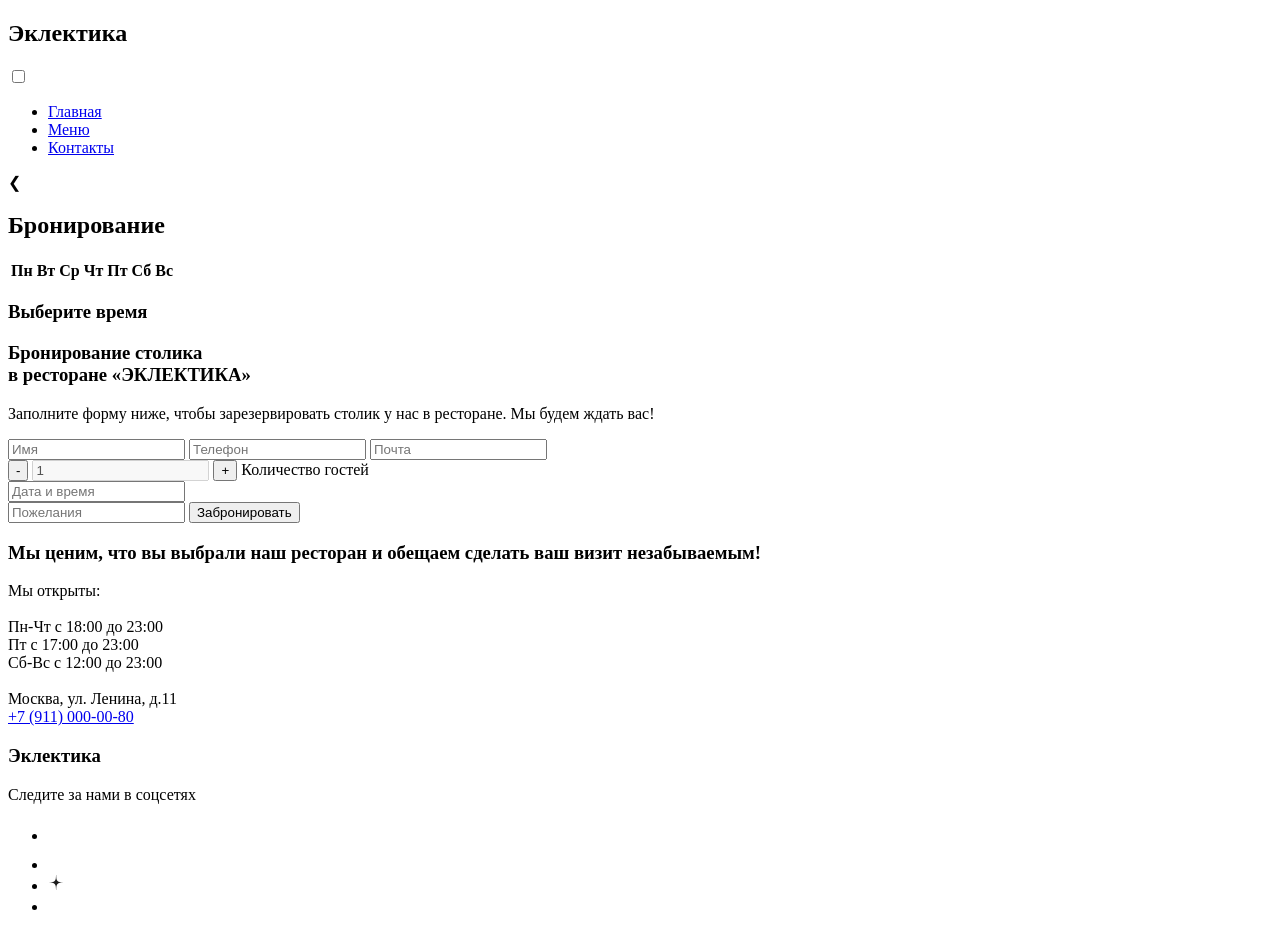
==== contact/index.html @ 92fced22 "correction index.html(main) and added contact/index.html" ====
<!DOCTYPE html>
<html lang="ru">

<head>
    <meta name="title" content="Ресторан Эклектика в Москве | Контакты">
    <meta name="description"
        content="Ресторан «Эклектика» — это место, где сочетаются утонченный вкус и теплая атмосфера. «Эклектика» предлагает уютные залы для семейных ужинов, романтических свиданий и деловых обедов. Мы ценим ваше время и комфорт, поэтому обеспечиваем высокий уровень сервиса.">
    <meta name="keywords" content="ресторан, restaurant, Москва, обед, ужин, эклектика, кухня, блюда, еда">
    <meta name="robots" content="index, follow">
    <meta http-equiv="Content-Type" content="text/html; charset=utf-8">
    <meta name="language" content="ru">
    <meta name="viewport" content="width=device-width, initial-scale=0.8">
    <meta name="robots" content="index,follow">
    <link rel="canonical" href="https://eklektika-restoran.ru/" />

    <title>Ресторан Эклектика в Москве | Контакты</title>

    <link rel="stylesheet" type="text/css" href="/style/fonts.css" />
    <link rel="stylesheet" type="text/css" href="/style/colors.css" />
    <link rel="stylesheet" type="text/css" href="/style/common.css" />
    <link rel="stylesheet" type="text/css" href="/style/contact.css" />
</head>

<body>
       <!-- Меню навбар, общее для всех страниц-->
    <nav>
        <h1>Эклектика</h1>
        <div id="menu-container-full">
            <input type="checkbox" id="menu-hamburger" />
            <label for="menu-hamburger"></label>
            <div id="menu-container">
                <ul>
                    <li><a href="/">Главная</a></li>
                    <li><a href="/menu/">Меню</a></li>
                    <li><a inactive href="/contact/">Контакты</a></li>
                </ul>
            </div>
        </div>
    </nav>


    <div id="calendar">
        <div class="close">❮</div>
        <h2>Бронирование</h2>
        <div class="month-selector">
            <!-- Заполняется скриптом -->
        </div>
        <table class="day-selector">
            <thead><tr>
                <th>Пн</th><th>Вт</th><th>Ср</th><th>Чт</th><th>Пт</th><th>Сб</th><th>Вс</th>
            </tr></thead>
            <tbody>
                <!-- Заполняется скриптом -->
            </tbody>
        </table>
        <h3>Выберите время</h3>
        <div class="time-selector">
            <!-- Заполняется скриптом -->
        </div>
    </div>

    <div class="container">
        <div id="galleryPicContact"></div>
        <article id="order" class="contact">
            <h3>Бронирование столика<br/>
            в ресторане «ЭКЛЕКТИКА»</h3>
            <p>Заполните форму ниже, чтобы зарезервировать
            столик у нас в ресторане. Мы будем ждать вас!</p>
            <form action="/booking" method="post">
                <input type="text" placeholder="Имя" name="name">
                <input type="text" placeholder="Телефон" name="phone">
                <input type="text" placeholder="Почта" name="email">
                <div class="guests">
                    <div class="form-element">
                        <button class="number-control" id="num-guests-dec" type="button">-</button>
                        <input type="text" id="num-guests" value="1" disabled>
                        <button class="number-control" id="num-guests-inc" type="button">+</button>
                        Количество гостей
                    </div>
                    <div class="form-element">
                        <input id="datetimepicker" type="text" name="date" placeholder="Дата и время">
                        <!-- <input type="datetime-local" name="date"> --><!-- <select name="date"></select> -->
                    </div>
                </div>
                <input type="text" placeholder="Пожелания" name="comments">
                <button type="submit">Забронировать</button>
            </form>
        </article>

        <article id="adress" class="contact">
            <h3>Мы ценим, что вы выбрали наш ресторан и обещаем сделать ваш визит незабываемым!</h3>
            <p><span>Мы открыты:</span><br/><br/>
                    Пн-Чт с 18:00 до 23:00<br />
                    Пт с 17:00 до 23:00<br />
                    Сб-Вс с 12:00 до 23:00<br /><br />

                    Москва, ул. Ленина, д.11<br/>
                    <a href="tel:+79110000080">+7 (911) 000-00-80</a>
                </p>
        </article>
        <div id="galleryPicMap"></div>
    </div>
    <footer>
        <h3>Эклектика</h3>
        <div class="social">
            <p>Следите за нами в соцсетях</p>
            <ul class="links">
                <li>
                    <a href="https://t.me/">
                        <img src="../assets/svg/tg.svg" alt="Telegram">
                    </a>
                </li>
                <li>
                    <a href="https://vk.com/">
                        <img src="../assets/svg/vk.svg" alt="VK">
                    </a>
                </li>
                <li>
                    <a href="https://dzen.ru/">
                        <img src="../assets/svg/dzen.svg" alt="Дзен">
                    </a>
                </li>
                <li>
                    <a href="https://youtu.be">
                        <img src="../assets/svg/youtube.svg" alt="YouTube">
                    </a>
                </li>
            </ul>
        </div>
    </footer>

    <!-- скрипты требующие загрузки всей страницы для своего выполнения-->
    <script async src="./index.js" async="false" type="text/javascript"></script>
</body>
</html>
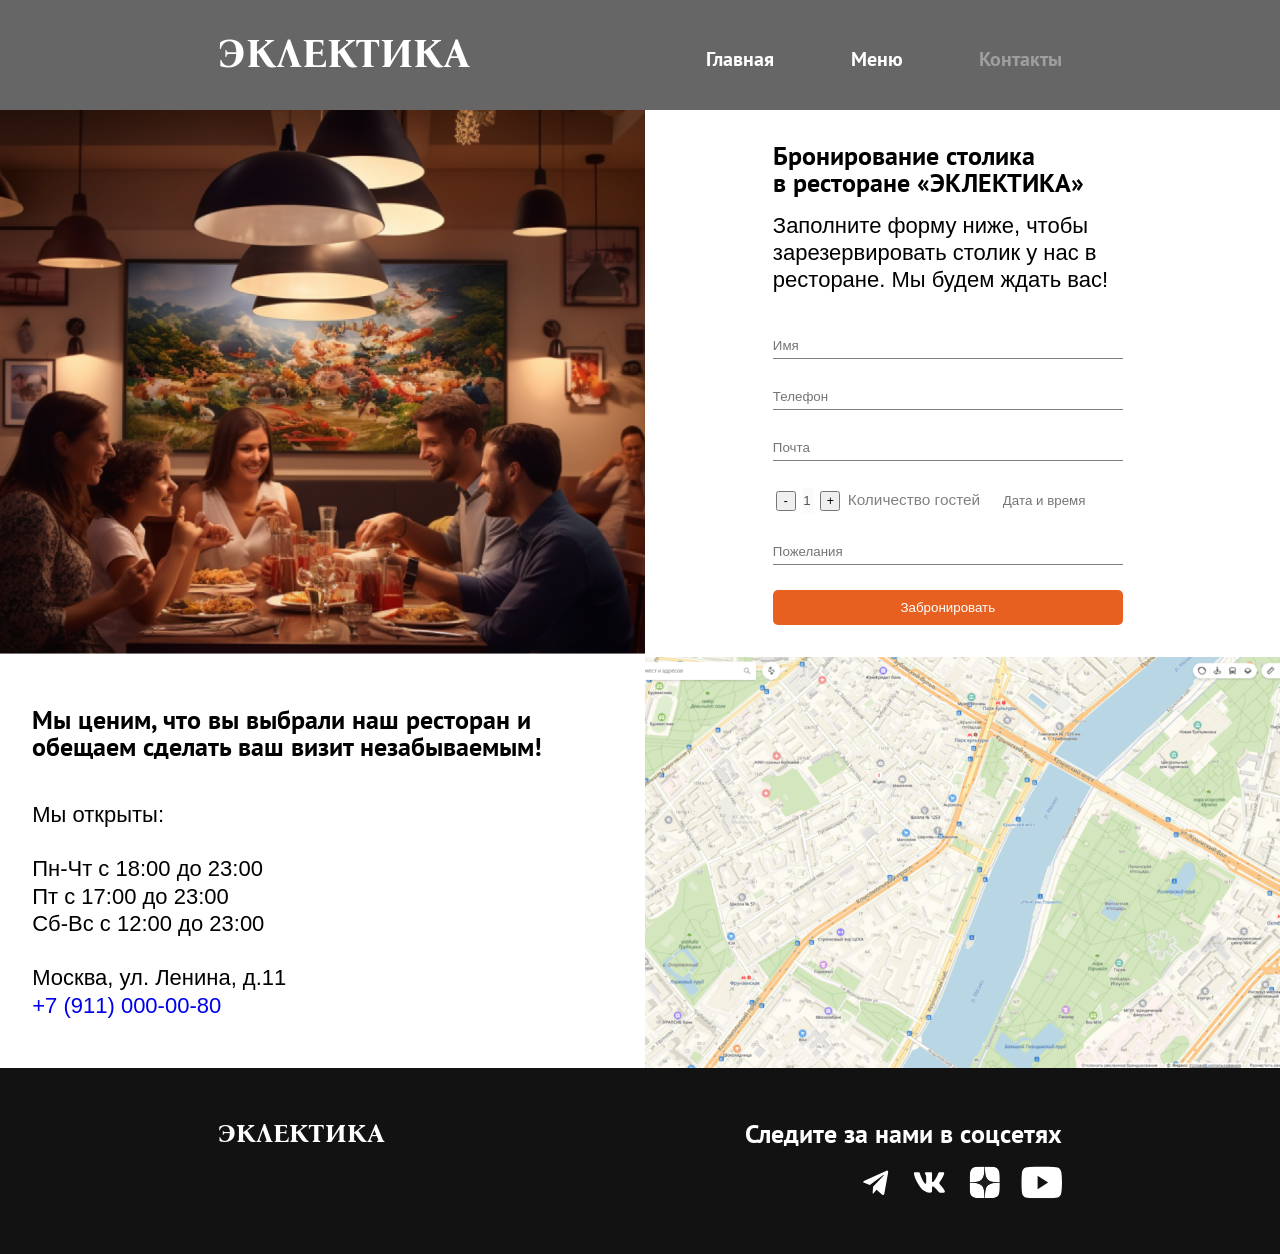
==== commit a764502c: "added menu.css and correction other files" ====
--- a/contact/index.html
+++ b/contact/index.html
@@ -15,10 +15,10 @@
 
     <title>Ресторан Эклектика в Москве | Контакты</title>
 
-    <link rel="stylesheet" type="text/css" href="/style/fonts.css" />
-    <link rel="stylesheet" type="text/css" href="/style/colors.css" />
-    <link rel="stylesheet" type="text/css" href="/style/common.css" />
-    <link rel="stylesheet" type="text/css" href="/style/contact.css" />
+    <link rel="stylesheet" type="text/css" href="../style/fonts.css" />
+    <link rel="stylesheet" type="text/css" href="../style/colors.css" />
+    <link rel="stylesheet" type="text/css" href="../style/common.css" />
+    <link rel="stylesheet" type="text/css" href="../style/contact.css" />
 </head>
 
 <body>
@@ -100,6 +100,7 @@
         </article>
         <div id="galleryPicMap"></div>
     </div>
+
     <footer>
         <h3>Эклектика</h3>
         <div class="social">
--- a/style/fonts.css
+++ b/style/fonts.css
@@ -0,0 +1,7 @@
+@import url('https://fonts.googleapis.com/css2?family=Bona+Nova:ital,wght@0,400;0,700;1,400&display=swap');
+@import url('https://fonts.googleapis.com/css2?family=PT+Sans:ital,wght@0,400;0,700;1,400;1,700&display=swap');
+
+:root {
+    --bn: "Bona Nova", serif;
+    --pts: "PT Sans", sans-serif;
+}
--- a/style/colors.css
+++ b/style/colors.css
@@ -0,0 +1,10 @@
+:root {
+    --nav-bckg: #00000099;
+    --text: #ffffff;
+    --content: #000000;
+    --footer: #121212;
+    --text-inactive: #9e9e9e;
+    --button: #e76020;
+    --button-active: #ff7737;
+    --mobile-arrow-bckg: #7f7f7f7f;
+}
--- a/style/common.css
+++ b/style/common.css
@@ -0,0 +1,195 @@
+/*убираем дефолтные стили*/
+
+body {
+    margin: 0;
+    padding: 0;
+    background-image: url(../assets/img/page-bckg.png);
+    background-position: center;
+    background-repeat: repeat;
+    background-size: cover;
+}
+
+a {
+    text-decoration: none;
+}
+
+p, h1, h2, h3, figure, figcaption {
+    margin: 0;
+    padding: 0;
+}
+
+nav {
+    background-color: var(--nav-bckg);
+    width: 100%;
+    height: 110px;
+    box-sizing: border-box;
+    position: fixed;
+    left: 0;
+    top: 0;
+    padding: 30px 17vw;
+    display: flex;
+    flex-direction: row;
+    align-items: baseline;
+    justify-content: space-between;
+    z-index: 100;
+}
+
+nav h1 {
+    color: var(--text);
+    font-family: var(--bn);
+    font-weight: 700;
+    font-size: 40px;
+    line-height: 48px;
+    text-transform: uppercase;
+}
+
+nav ul {
+    list-style: none;
+    display: flex;
+    flex-direction: row;
+}
+
+nav li {
+    margin-right: 6vw;
+}
+
+nav li:last-of-type {
+    margin-right: 0;
+}
+
+nav a {
+    color: var(--text);
+    font-family: var(--pts);
+    font-weight: 700;
+    font-size: 20px;
+    line-height: 26px;
+    text-decoration: none;
+}
+
+nav a[inactive] {
+    color: var(--text-inactive);
+}
+
+footer {
+    padding: 50px 17vw;
+    background-color: var(--footer);
+    display: flex;
+    flex-direction: row;
+    justify-content: space-between;
+    align-content: flex-start;
+}
+
+footer h3 {
+    font-family: var(--bn);
+    font-size: 26px;
+    text-transform: uppercase;
+    font-weight: 700;
+    color: var(--text);
+}
+
+.social {
+    display: flex;
+    flex-direction: column;
+    align-items: flex-end;
+}
+
+.social p {
+    color: var(--text);
+    font-family: var(--pts);
+    font-size: 26px;
+    font-weight: 700;
+    line-height: 120%;
+    margin-bottom: 15px;
+}
+
+.social ul {
+    display: flex;
+    list-style: none;
+    gap: 20px;
+    flex-direction: row;
+    padding: 0;
+    margin: 0;
+}
+
+.social img {
+    height: 35px;
+}
+
+/*Адаптивное меню*/
+
+#menu-container-full {
+    display: flex;
+    flex-direction: column;
+    flex-wrap: nowrap;
+    align-items: flex-end;
+    align-self: normal;
+}
+
+input#menu-hamburger {
+    display: none;
+}
+
+/*Моб версия*/
+
+@media  screen and (max-width: 750px){
+    nav {
+        padding: 30px 3vw;
+    }
+
+    nav h1 {
+        font-size: 30px;
+    }
+
+    nav ul {
+        list-style: none;
+        display: flex;
+        flex-direction: column;
+    }
+
+    nav ul li {
+        padding: 4px;
+    }
+
+    footer {
+        flex-direction: column;
+        gap: 75px;
+    }
+
+    .footer h3, .social p {
+        font-size: 16px;
+    }
+
+    .social {
+        align-items: flex-start;
+    }
+
+    input#menu-hamburger ~ label {
+        display: block;
+        color: lightgray;
+        font-size: 2em;
+    }
+
+    input#menu-hamburger:checked ~ label::before {
+        content: "X";
+    }
+
+    input#menu-hamburger:checked ~ #menu-container {
+        display: block;
+    }
+
+    input#menu-hamburger:not(checked) ~ label::before {
+        content: "≡";
+    }
+
+    input#menu-hamburger:not(checked) ~ #menu-container {
+        display: none;
+    }
+
+    #menu-container {
+        background-color: black;
+        position: absolute;
+        top: 110px;
+        right: 0;
+        width: 30vw;
+    }
+}
--- a/style/contact.css
+++ b/style/contact.css
@@ -0,0 +1,250 @@
+/*Контакты*/
+
+.container {
+    width: 100%;
+    margin: 0;
+    margin-top: 110px;
+    box-sizing: border-box;
+    display: grid;
+    grid-template-columns: 1fr 1fr;
+}
+
+#order {
+    padding-left: 10vw;
+}
+
+#address {
+    padding-right: 10vw;
+    padding-left: 15vw;
+    align-content: right;
+}
+
+#galleryPicContact {
+    background-image: url(../assets/gallery/contact/contact.png);
+    background-size: cover;
+    background-repeat: no-repeat;
+    width: 100%;
+    height: auto;
+    aspect-ratio: 105 / 89;
+}
+
+/*
+#galleryPicContact::before {
+    content:"";
+    display: block;
+}
+*/
+
+#galleryPicMap {
+    background-image: url(../assets/gallery/contact/map.png);
+    background-size: cover;
+    background-repeat: no-repeat;
+    width: 100%;
+    height: auto;
+    aspect-ratio: 474 /305;
+}
+
+#order input[type="text"] {
+    display: block;
+    margin: 25px 0;
+    padding: 5px 0;
+    width: 350px;
+    border: none;
+    outline-width: 0;
+    border-bottom: 1px solid gray;
+}
+
+#order #datetimepicker {
+    width: 115px;
+    display: inline-block;
+    margin: 0 5px;
+    border: none;
+}
+
+#order input#num-guests {
+    border: none;
+    display: inline;
+    width: 10px;
+    margin: 0;
+}
+
+#order select {
+    display: inline;
+    padding: 5px 0;
+    background: white;
+    border: none;
+    outline-width: 0;
+}
+
+#order .guests {
+    display: flex;
+    flex-flow: row nowrap;
+    justify-content: space-between;
+    align-items: flex-start;
+    font-size: 0.7em;
+    color: gray;
+    width: 350px;
+}
+
+#order .guests .number-control {
+    width: 20px;
+    height: 20px;
+    margin: 0 3px;
+    font-size: 0.8em;
+    padding: 0;
+}
+
+#order button[type="submit"] {
+    background: #e76020;
+    color: white;
+    width: 350px;
+    padding: 10px;
+    border: none;
+    border-radius: 5px;
+}
+
+#order p {
+    margin: 15px 0;
+    width: 350px;
+}
+
+.form-element {
+    display: inline-block;
+    vertical-align: top;
+}
+
+.contact {
+    display: flex;
+    flex-direction: column;
+    justify-content: center;
+
+    box-sizing: border-box;
+    background-color: var(--text);
+    color: var(--content);
+    font-family: var(--pts);
+    line-height: 120%;
+    padding: 5%;
+    font-size: 22px;
+    line-height: 124%;
+    font-family: var(--pts);
+    font-weight: 400;
+}
+
+#adress h3 {
+    margin-bottom: 40px;
+}
+
+#address span {
+    font-weight: 400;
+}
+
+#calendar {
+    display: none;
+    position: absolute;
+    top: 120px;
+    right: 35vw;
+    width: 30vw;
+    background: white;
+    border: 1px solid darkgray;
+    padding: 10px 5px 20px 5px;
+}
+
+#calendar .close {
+    margin: 5px 5px;
+    font-size: 1.3em;
+    font-weight: bolder;
+}
+
+#calendar h2 {
+    margin: 10px 5px;
+}
+
+#calendar h3 {
+    margin: 5px 0;
+}
+
+#calendar .day-selector {
+    width: 100%;
+}
+
+#calendar .day-selector td, #calendar .day-selector th {
+    text-align: center;
+    padding: 5px;
+}
+
+#calendar .day-selector td div {
+    padding: 7px;
+    font-weight: bold;
+    color: gray;
+    display: inline-block;
+}
+
+#calendar .day-selector td .selected {
+    background: #222b45;
+    color: white;
+    border-radius: calc(1em +5px);
+}
+
+#calendar .day-selector td .disabled {
+    color: lightgray;
+}
+
+#calendar .time-selector, #calendar .month-selector {
+    display: flex;
+    flex-direction: row;
+    flex-wrap: wrap;
+    justify-content: space-between;
+}
+
+#calendar .time-selector button, #calendar .month-selector button {
+    width: 30%;
+    margin: 3px;
+    font-size: 1.1em;
+    font-weight: bolder;
+    padding: 10px 5px;
+    border-radius: 10px;
+    border: none;
+    background-color: #f1f3f8;
+    color: #8b9cb3;
+}
+
+#calendar .month-selector button {
+    border: none;
+    background: none;
+    color: #8b9cb3;
+}
+
+#calendar .time-selector button.occupied {
+    visibility: hidden;
+}
+
+#calendar .time-selector button.selected {
+    background: #222b45;
+    color: white;
+}
+
+#calendar .month-selector button.selected {
+    border: none;
+    border-radius: calc(0.55em + 1px);
+    background: #222b45;
+    color: white;
+}
+
+/* моб версия */
+
+@media screen and (max-width: 750px) {
+    .container {
+        grid-template-columns: 1fr;
+        grid-template-rows: 1fr 1fr 1fr 1fr;
+    }
+    #galleryPicMap {
+        order: 3;
+    }
+    #address {
+        order: 4;
+    }
+    #calendar {
+        width: 80vw;
+        left: 10vw;
+    }
+}
